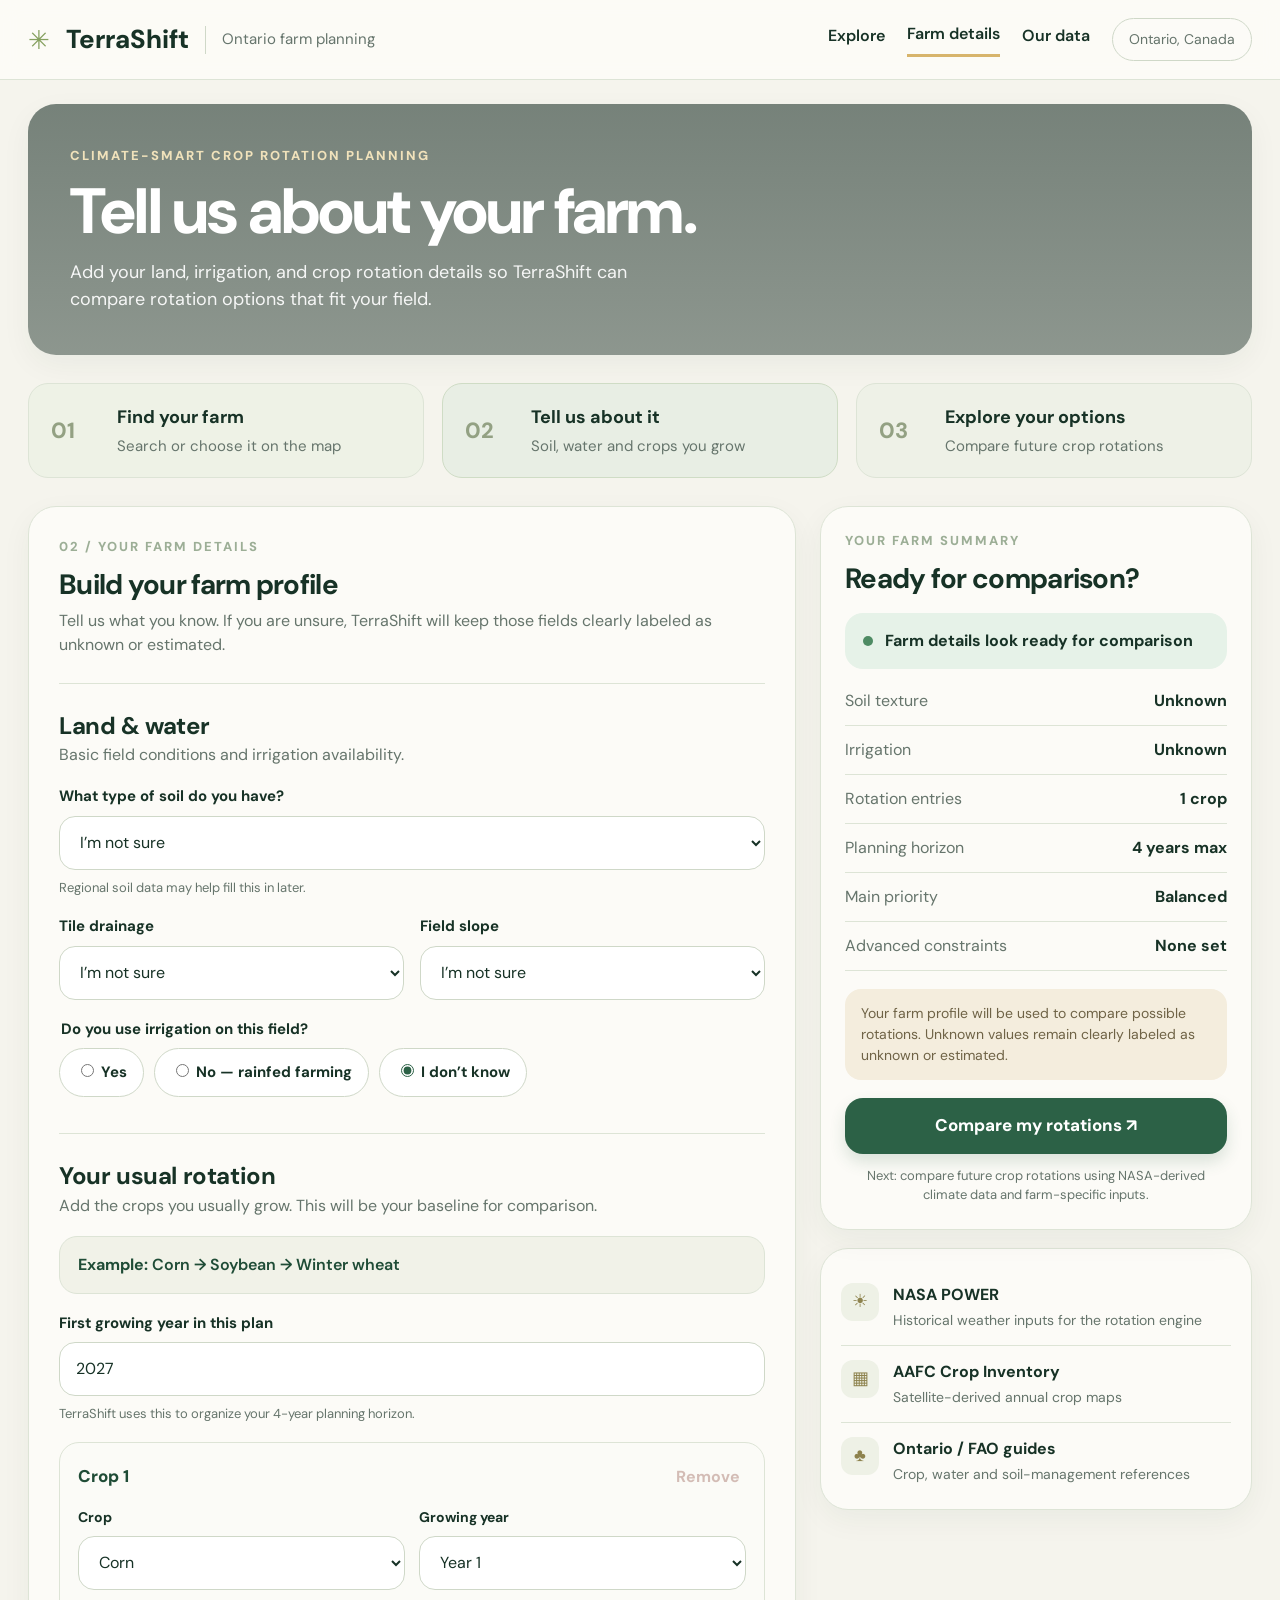
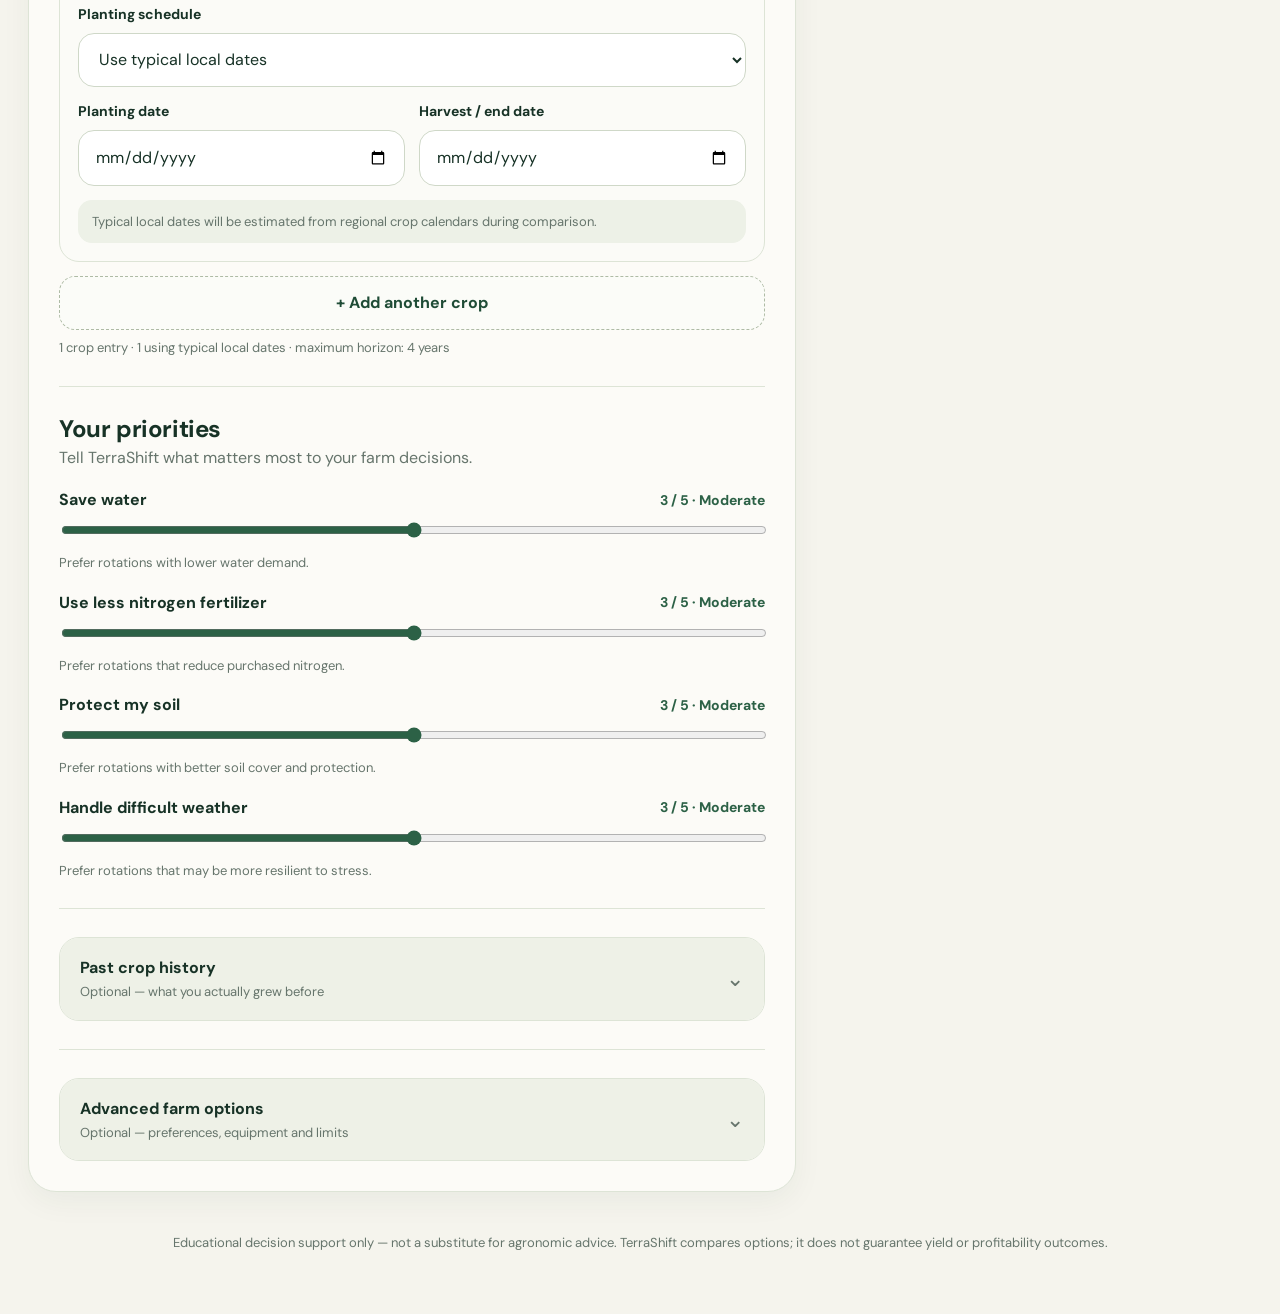
==== frontend/farmer-form/farmer-form.html @ 5a489020 "Add farmer input form UI and validation" ====
<!DOCTYPE html>
<html lang="en">
<head>
  <meta charset="UTF-8" />
  <meta name="viewport" content="width=device-width, initial-scale=1.0" />
  <title>TerraShift | Farm details</title>
  <link rel="stylesheet" href="farmer-form.css" />
  <script src="farmer-form.js" defer></script>
</head>
<body>
  <header class="site-header">
    <div class="site-header__inner">
      <div class="brand-wrap">
        <div class="brand-mark">✳</div>
        <div class="brand-text">TerraShift</div>
        <div class="brand-divider"></div>
        <div class="brand-subtitle">Ontario farm planning</div>
      </div>

      <nav class="site-nav">
        <a href="#" class="site-nav__link">Explore</a>
        <a href="#" class="site-nav__link site-nav__link--active">Farm details</a>
        <a href="#" class="site-nav__link">Our data</a>
        <span class="site-pill">Ontario, Canada</span>
      </nav>
    </div>
  </header>

  <main class="page-shell">
    <section class="hero-card">
      <div class="hero-card__content">
        <p class="eyebrow">CLIMATE-SMART CROP ROTATION PLANNING</p>
        <h1>Tell us about your farm.</h1>
        <p class="hero-copy">
          Add your land, irrigation, and crop rotation details so TerraShift
          can compare rotation options that fit your field.
        </p>
      </div>
    </section>

    <section class="steps-row">
      <div class="step-card step-card--done">
        <div class="step-number">01</div>
        <div>
          <h3>Find your farm</h3>
          <p>Search or choose it on the map</p>
        </div>
      </div>

      <div class="step-card step-card--active">
        <div class="step-number">02</div>
        <div>
          <h3>Tell us about it</h3>
          <p>Soil, water and crops you grow</p>
        </div>
      </div>

      <div class="step-card">
        <div class="step-number">03</div>
        <div>
          <h3>Explore your options</h3>
          <p>Compare future crop rotations</p>
        </div>
      </div>
    </section>

    <section class="workspace-grid">
      <div class="workspace-main">
        <form id="farmerForm" class="panel-card form-card" novalidate>
          <div class="panel-card__header">
            <p class="eyebrow">02 / YOUR FARM DETAILS</p>
            <h2>Build your farm profile</h2>
            <p class="section-copy">
              Tell us what you know. If you are unsure, TerraShift will keep
              those fields clearly labeled as unknown or estimated.
            </p>
          </div>

          <!-- LAND & WATER -->
          <section class="form-section">
            <div class="section-heading">
              <h3>Land & water</h3>
              <p>Basic field conditions and irrigation availability.</p>
            </div>

            <div class="form-group">
              <label for="soil">What type of soil do you have?</label>
              <select id="soil">
                <option value="unknown">I’m not sure</option>
                <option value="sandy">Sandy</option>
                <option value="sandy_loam">Sandy loam</option>
                <option value="loam">Loam</option>
                <option value="silt_loam">Silt loam</option>
                <option value="clay_loam">Clay loam</option>
                <option value="clay">Clay</option>
              </select>
              <small>Regional soil data may help fill this in later.</small>
            </div>

            <div class="form-row">
              <div class="form-group">
                <label for="drainage">Tile drainage</label>
                <select id="drainage">
                  <option value="unknown">I’m not sure</option>
                  <option value="yes">Yes</option>
                  <option value="no">No</option>
                </select>
              </div>

              <div class="form-group">
                <label for="slope">Field slope</label>
                <select id="slope">
                  <option value="unknown">I’m not sure</option>
                  <option value="flat">Mostly flat</option>
                  <option value="gentle">Gently sloping</option>
                  <option value="steep">Steeper field</option>
                </select>
              </div>
            </div>

            <fieldset class="form-group">
              <legend>Do you use irrigation on this field?</legend>

              <div class="choice-group">
                <label class="choice-chip">
                  <input type="radio" name="irrigation" value="yes" />
                  <span>Yes</span>
                </label>

                <label class="choice-chip">
                  <input type="radio" name="irrigation" value="no" />
                  <span>No — rainfed farming</span>
                </label>

                <label class="choice-chip">
                  <input type="radio" name="irrigation" value="unknown" checked />
                  <span>I don’t know</span>
                </label>
              </div>
            </fieldset>

            <div id="irrigationDetails" class="sub-card" hidden>
              <fieldset class="form-group">
                <legend>Is your irrigation water supply limited?</legend>

                <div class="choice-group">
                  <label class="choice-chip">
                    <input type="radio" name="waterLimit" value="known" />
                    <span>Yes, I know my limit</span>
                  </label>

                  <label class="choice-chip">
                    <input type="radio" name="waterLimit" value="unknown" checked />
                    <span>I don’t know my water limit</span>
                  </label>

                  <label class="choice-chip">
                    <input type="radio" name="waterLimit" value="unspecified" />
                    <span>No specified limit</span>
                  </label>
                </div>
              </fieldset>

              <div id="capacityGroup" class="form-group" hidden>
                <label for="capacity">Available irrigation water</label>

                <div class="form-row form-row--narrow">
                  <input
                    id="capacity"
                    type="number"
                    min="0"
                    step="any"
                    placeholder="e.g. 150"
                  />

                  <select id="capacityUnit">
                    <option value="mm_per_season">mm / season</option>
                    <option value="m3_per_ha_per_season">m³ / ha / season</option>
                  </select>
                </div>

                <small>
                  1 mm = 10 m³ per hectare. “No specified limit” does not
                  imply unlimited water.
                </small>
              </div>
            </div>
          </section>

          <!-- ROTATION -->
          <section class="form-section">
            <div class="section-heading">
              <h3>Your usual rotation</h3>
              <p>
                Add the crops you usually grow. This will be your baseline for
                comparison.
              </p>
            </div>

            <div class="info-banner">
              <strong>Example:</strong> Corn → Soybean → Winter wheat
            </div>

            <div class="form-group">
              <label for="rotationStartYear">First growing year in this plan</label>
              <input
                id="rotationStartYear"
                type="number"
                min="2000"
                max="2100"
                step="1"
                value="2027"
              />
              <small>
                TerraShift uses this to organize your 4-year planning horizon.
              </small>
            </div>

            <div id="rotationRows"></div>

            <button type="button" id="addCrop" class="ghost-button">
              + Add another crop
            </button>

            <p id="rotationInfo" class="helper-line"></p>
          </section>

          <!-- PRIORITIES -->
          <section class="form-section">
            <div class="section-heading">
              <h3>Your priorities</h3>
              <p>Tell TerraShift what matters most to your farm decisions.</p>
            </div>

            <div class="priority-block">
              <div class="priority-head">
                <label for="waterPriority">Save water</label>
                <output id="waterValue">3 / 5 · Moderate</output>
              </div>
              <input id="waterPriority" type="range" min="1" max="5" value="3" />
              <small>Prefer rotations with lower water demand.</small>
            </div>

            <div class="priority-block">
              <div class="priority-head">
                <label for="nitrogenPriority">Use less nitrogen fertilizer</label>
                <output id="nitrogenValue">3 / 5 · Moderate</output>
              </div>
              <input id="nitrogenPriority" type="range" min="1" max="5" value="3" />
              <small>Prefer rotations that reduce purchased nitrogen.</small>
            </div>

            <div class="priority-block">
              <div class="priority-head">
                <label for="soilPriority">Protect my soil</label>
                <output id="soilValue">3 / 5 · Moderate</output>
              </div>
              <input id="soilPriority" type="range" min="1" max="5" value="3" />
              <small>Prefer rotations with better soil cover and protection.</small>
            </div>

            <div class="priority-block">
              <div class="priority-head">
                <label for="weatherPriority">Handle difficult weather</label>
                <output id="weatherValue">3 / 5 · Moderate</output>
              </div>
              <input id="weatherPriority" type="range" min="1" max="5" value="3" />
              <small>Prefer rotations that may be more resilient to stress.</small>
            </div>
          </section>

          <!-- OPTIONAL HISTORY -->
          <section class="form-section">
            <details id="historyDetails" class="collapse-card">
              <summary>
                <div>
                  <strong>Past crop history</strong>
                  <small>Optional — what you actually grew before</small>
                </div>
                <span class="collapse-arrow">⌄</span>
              </summary>

              <div class="collapse-body">
                <p class="section-copy">
                  Add any past crop years you remember. If not, you can skip
                  this section.
                </p>

                <div id="historyRows"></div>

                <button type="button" id="addHistory" class="ghost-button">
                  + Add a past crop
                </button>
              </div>
            </details>
          </section>

          <!-- ADVANCED -->
          <section class="form-section">
            <details id="advancedOptions" class="collapse-card">
              <summary>
                <div>
                  <strong>Advanced farm options</strong>
                  <small>Optional — preferences, equipment and limits</small>
                </div>
                <span class="collapse-arrow">⌄</span>
              </summary>

              <div class="collapse-body">
                <div class="form-group">
                  <label>Crops you need to grow (optional)</label>
                  <small>Leave blank if you have no required crops.</small>
                  <div id="mustGrowOptions" class="check-grid"></div>
                </div>

                <div class="form-group">
                  <label>Crops to avoid (optional)</label>
                  <small>Leave blank if all listed crops are acceptable.</small>
                  <div id="avoidOptions" class="check-grid"></div>
                </div>

                <div class="form-group">
                  <label for="equipmentStatus">Available equipment</label>
                  <select id="equipmentStatus">
                    <option value="unspecified">Not specified</option>
                    <option value="specified">I’ll select my available equipment</option>
                  </select>

                  <div id="equipmentGroup" class="check-grid" hidden>
                    <label><input type="checkbox" name="equipment" value="row_planter" /> Row planter</label>
                    <label><input type="checkbox" name="equipment" value="grain_drill" /> Grain drill</label>
                    <label><input type="checkbox" name="equipment" value="combine" /> Combine</label>
                    <label><input type="checkbox" name="equipment" value="sprayer" /> Sprayer</label>
                  </div>
                </div>

                <div class="form-group">
                  <label class="inline-check">
                    <input type="checkbox" id="enableNitrogen" />
                    <span>Set a nitrogen fertilizer limit</span>
                  </label>

                  <div id="nitrogenGroup" hidden>
                    <div class="form-group">
                      <label for="nitrogenLimit">Maximum purchased nitrogen</label>
                      <div class="input-with-unit">
                        <input
                          id="nitrogenLimit"
                          type="number"
                          min="0"
                          step="any"
                          placeholder="e.g. 120"
                        />
                        <span>kg N / ha / year</span>
                      </div>
                    </div>
                  </div>
                </div>

                <div class="form-group">
                  <label class="inline-check">
                    <input type="checkbox" id="enableBudget" />
                    <span>Set a maximum operating budget</span>
                  </label>

                  <div id="budgetGroup" hidden>
                    <div class="form-group">
                      <label for="budget">Maximum annual operating budget</label>
                      <div class="input-with-unit">
                        <input
                          id="budget"
                          type="number"
                          min="0"
                          step="any"
                          placeholder="e.g. 2500"
                        />
                        <span>CAD / ha / year</span>
                      </div>
                    </div>
                  </div>
                </div>
              </div>
            </details>
          </section>

          <div id="formMessage" role="alert" aria-live="polite" tabindex="-1"></div>
        </form>
      </div>

      <aside class="workspace-side">
        <div class="panel-card summary-card">
          <div class="summary-card__header">
            <p class="eyebrow">YOUR FARM SUMMARY</p>
            <h2>Ready for comparison?</h2>
          </div>

          <div class="status-box" id="statusBox">
            <span class="status-dot"></span>
            <span id="statusText">Still missing a few details</span>
          </div>

          <div class="summary-list">
            <div class="summary-item">
              <span class="summary-label">Soil texture</span>
              <span class="summary-value" id="summarySoil">Unknown</span>
            </div>

            <div class="summary-item">
              <span class="summary-label">Irrigation</span>
              <span class="summary-value" id="summaryIrrigation">Unknown</span>
            </div>

            <div class="summary-item">
              <span class="summary-label">Rotation entries</span>
              <span class="summary-value" id="summaryRotationCount">1 crop</span>
            </div>

            <div class="summary-item">
              <span class="summary-label">Planning horizon</span>
              <span class="summary-value" id="summaryHorizon">4 years max</span>
            </div>

            <div class="summary-item">
              <span class="summary-label">Main priority</span>
              <span class="summary-value" id="summaryPriority">Balanced</span>
            </div>

            <div class="summary-item">
              <span class="summary-label">Advanced constraints</span>
              <span class="summary-value" id="summaryConstraints">None set</span>
            </div>
          </div>

          <div class="summary-note">
            Your farm profile will be used to compare possible rotations.
            Unknown values remain clearly labeled as unknown or estimated.
          </div>

          <button type="submit" form="farmerForm" class="primary-button">
            Compare my rotations ↗
          </button>

          <p class="sidebar-small-note">
            Next: compare future crop rotations using NASA-derived climate data
            and farm-specific inputs.
          </p>
        </div>

        <div class="panel-card data-card">
          <div class="data-card__row">
            <div class="data-icon">☀</div>
            <div>
              <strong>NASA POWER</strong>
              <p>Historical weather inputs for the rotation engine</p>
            </div>
          </div>

          <div class="data-card__row">
            <div class="data-icon">▦</div>
            <div>
              <strong>AAFC Crop Inventory</strong>
              <p>Satellite-derived annual crop maps</p>
            </div>
          </div>

          <div class="data-card__row">
            <div class="data-icon">♣</div>
            <div>
              <strong>Ontario / FAO guides</strong>
              <p>Crop, water and soil-management references</p>
            </div>
          </div>
        </div>
      </aside>
    </section>

    <footer class="page-footer">
      <p>
        Educational decision support only — not a substitute for agronomic
        advice. TerraShift compares options; it does not guarantee yield or
        profitability outcomes.
      </p>
    </footer>
  </main>
</body>
</html>
---- frontend/farmer-form/farmer-form.css ----
@import url("https://fonts.googleapis.com/css2?family=DM+Sans:wght@400;500;600;700;800&display=swap");

:root {
  --bg: #f5f4ed;
  --surface: #fcfbf7;
  --surface-soft: #f1f2e8;
  --surface-soft-2: #eef1e4;
  --border: #dde4d6;
  --border-strong: #cfd8c8;
  --text: #173226;
  --muted: #66756c;
  --green: #2c6146;
  --green-deep: #1f4c36;
  --green-soft: #dbe5d6;
  --gold: #d7b46b;
  --gold-soft: #f1e2bb;
  --danger: #a1463c;
  --danger-bg: #fff3f1;
  --success: #2d6245;
  --success-bg: #e6f1e8;
  --shadow: 0 10px 30px rgba(25, 50, 38, 0.05);
  --radius-xl: 28px;
  --radius-lg: 22px;
  --radius-md: 16px;
  --radius-sm: 12px;
}

* {
  box-sizing: border-box;
}

html {
  scroll-behavior: smooth;
}

body {
  margin: 0;
  background: var(--bg);
  color: var(--text);
  font-family: "DM Sans", Arial, sans-serif;
  line-height: 1.5;
}

a {
  color: inherit;
  text-decoration: none;
}

.site-header {
  background: rgba(252, 251, 247, 0.95);
  border-bottom: 1px solid var(--border);
  position: sticky;
  top: 0;
  z-index: 30;
  backdrop-filter: blur(10px);
}

.site-header__inner {
  max-width: 1400px;
  margin: 0 auto;
  padding: 18px 28px;
  display: flex;
  justify-content: space-between;
  align-items: center;
  gap: 24px;
}

.brand-wrap {
  display: flex;
  align-items: center;
  gap: 16px;
  flex-wrap: wrap;
}

.brand-mark {
  font-size: 26px;
  color: #86a15f;
  line-height: 1;
}

.brand-text {
  font-size: 26px;
  font-weight: 800;
  color: var(--text);
}

.brand-divider {
  width: 1px;
  height: 28px;
  background: var(--border-strong);
}

.brand-subtitle {
  color: var(--muted);
  font-size: 15px;
}

.site-nav {
  display: flex;
  align-items: center;
  gap: 22px;
  flex-wrap: wrap;
}

.site-nav__link {
  color: var(--text);
  font-weight: 600;
  padding-bottom: 8px;
}

.site-nav__link--active {
  border-bottom: 3px solid var(--gold);
}

.site-pill {
  border: 1px solid var(--border-strong);
  border-radius: 999px;
  padding: 10px 16px;
  font-size: 14px;
  color: var(--muted);
  background: var(--surface);
}

.page-shell {
  max-width: 1400px;
  margin: 0 auto;
  padding: 24px 28px 48px;
}

.hero-card {
  min-height: 240px;
  border-radius: var(--radius-xl);
  overflow: hidden;
  padding: 42px;
  background:
    linear-gradient(rgba(14, 36, 27, 0.55), rgba(14, 36, 27, 0.45)),
    url("https://images.unsplash.com/photo-1500382017468-9049fed747ef?auto=format&fit=crop&w=1600&q=80")
    center/cover no-repeat;
  color: white;
  box-shadow: var(--shadow);
  margin-bottom: 28px;
}

.hero-card__content {
  max-width: 720px;
}

.eyebrow {
  margin: 0 0 12px;
  font-size: 13px;
  letter-spacing: 2px;
  font-weight: 800;
  text-transform: uppercase;
  color: #9cae96;
}

.hero-card .eyebrow {
  color: var(--gold-soft);
}

.hero-card h1 {
  font-size: clamp(40px, 5vw, 66px);
  line-height: 1.05;
  margin: 0 0 14px;
  font-weight: 800;
  letter-spacing: -1.8px;
}

.hero-copy {
  max-width: 620px;
  font-size: 18px;
  line-height: 1.5;
  margin: 0;
  color: rgba(255, 255, 255, 0.92);
}

.steps-row {
  display: grid;
  grid-template-columns: repeat(3, 1fr);
  gap: 18px;
  margin-bottom: 28px;
}

.step-card {
  display: flex;
  align-items: center;
  gap: 18px;
  background: #eef1e7;
  border: 1px solid var(--border);
  border-radius: 20px;
  padding: 20px 22px;
}

.step-card h3 {
  margin: 0 0 4px;
  font-size: 18px;
}

.step-card p {
  margin: 0;
  color: var(--muted);
  font-size: 15px;
}

.step-card--active {
  background: #e8eee4;
  border-color: #cfdcc5;
}

.step-card--done {
  background: #eef2e6;
}

.step-number {
  font-size: 22px;
  font-weight: 800;
  color: #93a183;
  min-width: 48px;
}

.workspace-grid {
  display: grid;
  grid-template-columns: minmax(0, 1.6fr) minmax(300px, 0.9fr);
  gap: 24px;
}

.panel-card {
  background: var(--surface);
  border: 1px solid var(--border);
  border-radius: var(--radius-xl);
  box-shadow: var(--shadow);
}

.form-card {
  padding: 30px;
}

.panel-card__header h2,
.summary-card__header h2 {
  margin: 0 0 8px;
  font-size: 28px;
  line-height: 1.15;
  letter-spacing: -0.7px;
}

.section-copy {
  margin: 0;
  color: var(--muted);
  font-size: 16px;
}

.form-section {
  border-top: 1px solid var(--border);
  padding-top: 28px;
  margin-top: 28px;
}

.form-section:first-of-type {
  margin-top: 26px;
}

.section-heading {
  margin-bottom: 18px;
}

.section-heading h3 {
  margin: 0 0 4px;
  font-size: 24px;
  line-height: 1.15;
  letter-spacing: -0.4px;
}

.section-heading p {
  margin: 0;
  color: var(--muted);
}

.form-group {
  margin-bottom: 18px;
}

.form-group label,
.form-group legend {
  display: block;
  margin-bottom: 8px;
  font-weight: 700;
  font-size: 15px;
}

fieldset.form-group {
  border: none;
  padding: 0;
  margin: 0 0 18px;
}

small,
.helper-line {
  display: block;
  color: var(--muted);
  font-size: 13px;
  margin-top: 8px;
}

.form-row {
  display: grid;
  grid-template-columns: repeat(2, 1fr);
  gap: 16px;
}

.form-row--narrow {
  grid-template-columns: 1.3fr 1fr;
}

select,
input[type="number"],
input[type="date"] {
  width: 100%;
  border: 1px solid var(--border-strong);
  border-radius: 16px;
  background: white;
  color: var(--text);
  padding: 14px 16px;
  font: inherit;
  min-height: 54px;
}

input[type="range"] {
  width: 100%;
  accent-color: var(--green);
}

input[type="checkbox"],
input[type="radio"] {
  accent-color: var(--green);
}

select:focus-visible,
input:focus-visible,
button:focus-visible,
summary:focus-visible {
  outline: 3px solid rgba(44, 97, 70, 0.16);
  outline-offset: 1px;
}

.choice-group {
  display: flex;
  flex-wrap: wrap;
  gap: 10px;
}

.choice-chip {
  display: inline-flex;
  align-items: center;
  gap: 10px;
  background: white;
  border: 1px solid var(--border-strong);
  border-radius: 999px;
  padding: 12px 16px;
  cursor: pointer;
  font-weight: 500;
}

.sub-card,
.info-banner {
  background: var(--surface-soft);
  border: 1px solid var(--border);
  border-radius: 18px;
  padding: 16px 18px;
}

.info-banner {
  margin-bottom: 18px;
  color: var(--green-deep);
  font-weight: 600;
}

.ghost-button {
  width: 100%;
  border: 1px dashed #aebba5;
  background: #fbfcf8;
  color: var(--green-deep);
  border-radius: 16px;
  min-height: 52px;
  padding: 14px 16px;
  font: inherit;
  font-weight: 700;
  cursor: pointer;
}

.ghost-button:hover {
  background: #f3f6ef;
}

.priority-block {
  margin-bottom: 18px;
}

.priority-head {
  display: flex;
  justify-content: space-between;
  align-items: center;
  gap: 12px;
  margin-bottom: 8px;
}

.priority-head label {
  font-weight: 700;
}

.priority-head output {
  color: var(--green);
  font-size: 14px;
  font-weight: 700;
}

.collapse-card {
  border: 1px solid var(--border);
  border-radius: 20px;
  overflow: hidden;
  background: #fafbf6;
}

.collapse-card summary {
  list-style: none;
  padding: 18px 20px;
  background: #eef1e7;
  cursor: pointer;
  display: flex;
  justify-content: space-between;
  gap: 14px;
  align-items: center;
}

.collapse-card summary::-webkit-details-marker {
  display: none;
}

.collapse-card summary strong {
  display: block;
  margin-bottom: 2px;
  font-size: 16px;
}

.collapse-card summary small {
  margin: 0;
}

.collapse-body {
  padding: 18px 20px 20px;
}

.collapse-arrow {
  font-size: 22px;
  color: var(--muted);
  transition: transform 0.2s ease;
}

.collapse-card[open] .collapse-arrow {
  transform: rotate(180deg);
}

.check-grid {
  display: grid;
  grid-template-columns: repeat(2, minmax(0, 1fr));
  gap: 10px 14px;
  margin-top: 10px;
}

.check-grid label,
.inline-check {
  display: flex;
  align-items: center;
  gap: 10px;
  color: var(--text);
}

.input-with-unit {
  display: flex;
  gap: 12px;
  align-items: center;
}

.input-with-unit input {
  flex: 1;
}

.input-with-unit span {
  color: var(--muted);
  font-size: 13px;
  white-space: nowrap;
}

.workspace-side {
  display: flex;
  flex-direction: column;
  gap: 18px;
}

.summary-card {
  padding: 24px;
  position: sticky;
  top: 110px;
}

.status-box {
  display: flex;
  align-items: center;
  gap: 12px;
  background: #eef3e7;
  border-radius: 18px;
  padding: 16px 18px;
  margin: 18px 0 20px;
  font-weight: 700;
}

.status-box--ready {
  background: #e6f2e8;
}

.status-dot {
  width: 10px;
  height: 10px;
  border-radius: 50%;
  background: var(--gold);
  display: inline-block;
  flex-shrink: 0;
}

.status-box--ready .status-dot {
  background: #4e8b63;
}

.summary-list {
  display: grid;
  gap: 12px;
  margin-bottom: 18px;
}

.summary-item {
  display: flex;
  justify-content: space-between;
  gap: 16px;
  padding-bottom: 12px;
  border-bottom: 1px solid var(--border);
}

.summary-label {
  color: var(--muted);
}

.summary-value {
  font-weight: 700;
  text-align: right;
}

.summary-note {
  background: #f4eddd;
  color: #6f6346;
  border-radius: 16px;
  padding: 14px 16px;
  font-size: 14px;
  margin-bottom: 18px;
}

.primary-button {
  width: 100%;
  border: none;
  border-radius: 18px;
  min-height: 56px;
  padding: 14px 18px;
  background: var(--green);
  color: white;
  font: inherit;
  font-size: 17px;
  font-weight: 800;
  cursor: pointer;
  box-shadow: 0 8px 16px rgba(44, 97, 70, 0.16);
}

.primary-button:hover {
  background: var(--green-deep);
}

.sidebar-small-note {
  color: var(--muted);
  font-size: 13px;
  text-align: center;
  margin: 12px 0 0;
}

.data-card {
  padding: 20px;
}

.data-card__row {
  display: flex;
  gap: 14px;
  align-items: flex-start;
  padding: 14px 0;
  border-bottom: 1px solid var(--border);
}

.data-card__row:last-child {
  border-bottom: none;
  padding-bottom: 4px;
}

.data-icon {
  width: 38px;
  height: 38px;
  border-radius: 12px;
  display: grid;
  place-items: center;
  background: #eef1e6;
  color: #8d824d;
  font-size: 18px;
  flex-shrink: 0;
}

.data-card__row strong {
  display: block;
  margin-bottom: 3px;
}

.data-card__row p {
  margin: 0;
  color: var(--muted);
  font-size: 14px;
}

.page-footer {
  margin-top: 24px;
  text-align: center;
  color: var(--muted);
  font-size: 13px;
  padding: 4px 10px 0;
}

/* rotation cards */

.rotation-card,
.history-card {
  border: 1px solid var(--border);
  border-radius: 20px;
  background: #fbfbf7;
  padding: 18px;
  margin-bottom: 14px;
}

.rotation-card__header {
  display: flex;
  justify-content: space-between;
  align-items: center;
  margin-bottom: 14px;
  gap: 10px;
}

.rotation-card__title {
  font-size: 17px;
  font-weight: 800;
  color: var(--green-deep);
}

.rotation-card__grid {
  display: grid;
  gap: 14px;
}

.rotation-row {
  display: grid;
  grid-template-columns: repeat(2, 1fr);
  gap: 14px;
}

.rotation-field {
  min-width: 0;
}

.rotation-field label {
  display: block;
  margin-bottom: 8px;
  font-weight: 700;
  font-size: 14px;
}

.rotation-note {
  background: #edf1e7;
  color: var(--muted);
  border-radius: 14px;
  padding: 12px 14px;
  font-size: 13px;
}

.remove-button {
  border: none;
  background: transparent;
  color: #986055;
  font: inherit;
  font-weight: 700;
  cursor: pointer;
  padding: 4px 6px;
}

.remove-button:disabled {
  opacity: 0.4;
  cursor: not-allowed;
}

/* messages */

#formMessage:empty {
  display: none;
}

#formMessage {
  margin-top: 22px;
  border-radius: 18px;
  padding: 16px 18px;
  font-size: 14px;
}

#formMessage.error {
  border: 1px solid #e7c5be;
  background: var(--danger-bg);
  color: var(--danger);
}

#formMessage.success {
  border: 1px solid #c7dec9;
  background: var(--success-bg);
  color: var(--success);
}

#formMessage ul {
  margin: 8px 0 0;
  padding-left: 18px;
}

.field-invalid {
  border-color: #cf8f84 !important;
  background: #fffaf9 !important;
}

@media (max-width: 1100px) {
  .workspace-grid {
    grid-template-columns: 1fr;
  }

  .summary-card {
    position: static;
  }
}

@media (max-width: 860px) {
  .steps-row {
    grid-template-columns: 1fr;
  }

  .site-header__inner {
    flex-direction: column;
    align-items: flex-start;
  }

  .site-nav {
    gap: 16px;
  }

  .hero-card {
    padding: 30px 24px;
  }

  .hero-card h1 {
    font-size: 40px;
  }
}

@media (max-width: 700px) {
  .page-shell,
  .site-header__inner {
    padding-left: 16px;
    padding-right: 16px;
  }

  .form-card,
  .summary-card,
  .data-card {
    padding: 18px;
  }

  .form-row,
  .form-row--narrow,
  .rotation-row,
  .check-grid,
  .input-with-unit {
    grid-template-columns: 1fr;
    display: grid;
  }

  .input-with-unit {
    gap: 8px;
  }

  .choice-group {
    flex-direction: column;
  }

  .rotation-card__header,
  .summary-item,
  .priority-head {
    align-items: flex-start;
  }
}
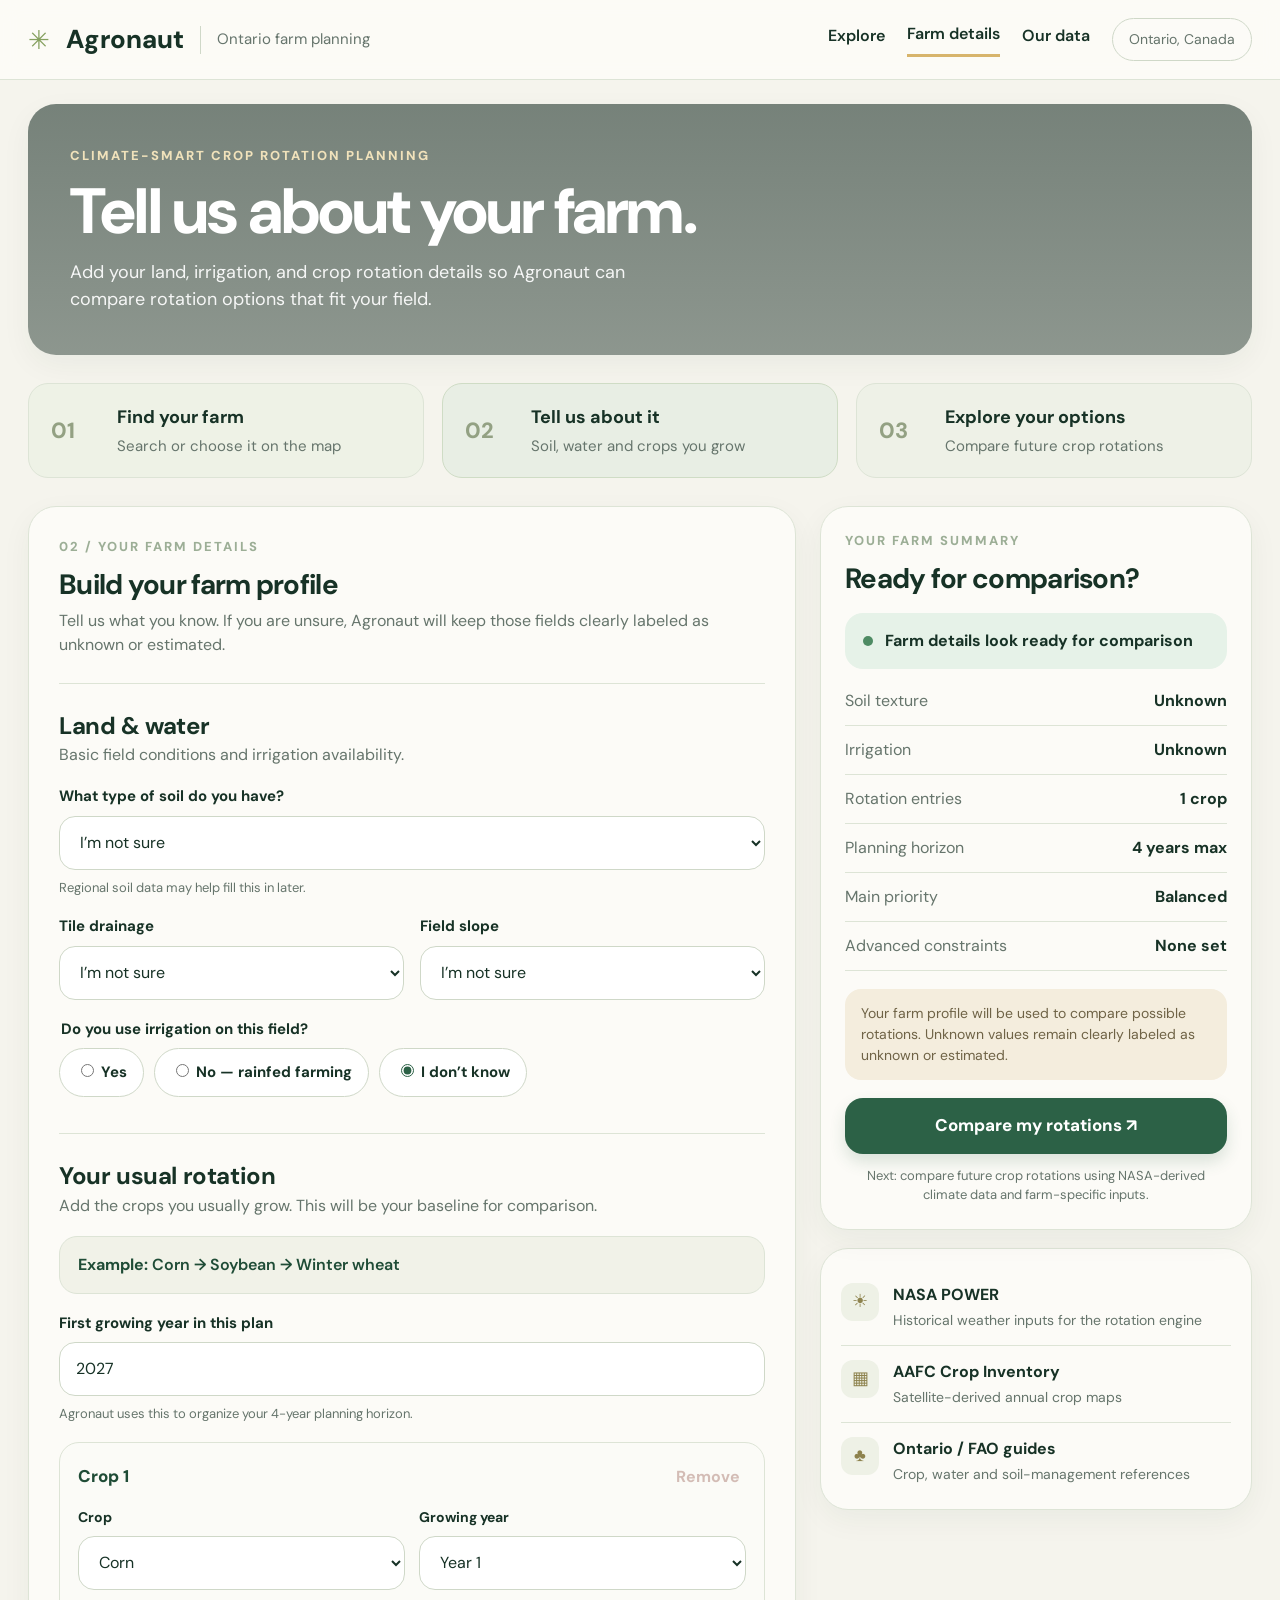
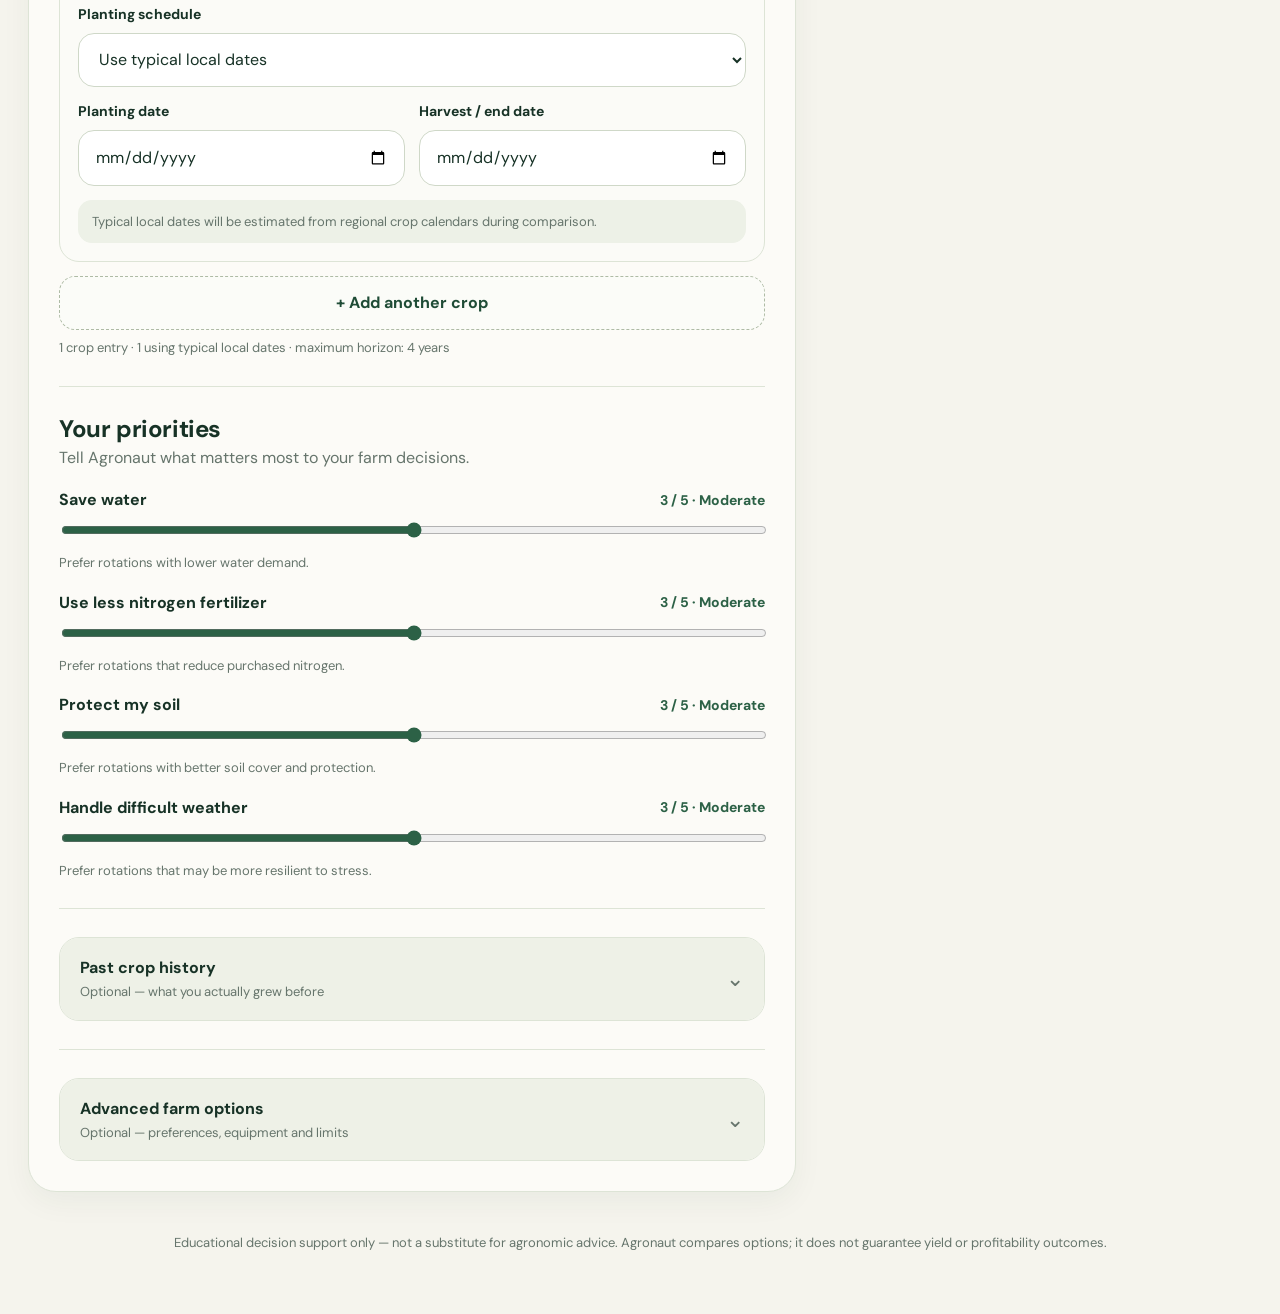
==== commit b8396ad0: "Rename project references from "Field Shift Canada" to "Agronaut" across documentation and codebase" ====
--- a/frontend/farmer-form/farmer-form.html
+++ b/frontend/farmer-form/farmer-form.html
@@ -3,7 +3,7 @@
 <head>
   <meta charset="UTF-8" />
   <meta name="viewport" content="width=device-width, initial-scale=1.0" />
-  <title>TerraShift | Farm details</title>
+  <title>Agronaut | Farm details</title>
   <link rel="stylesheet" href="farmer-form.css" />
   <script src="farmer-form.js" defer></script>
 </head>
@@ -12,7 +12,7 @@
     <div class="site-header__inner">
       <div class="brand-wrap">
         <div class="brand-mark">✳</div>
-        <div class="brand-text">TerraShift</div>
+        <div class="brand-text">Agronaut</div>
         <div class="brand-divider"></div>
         <div class="brand-subtitle">Ontario farm planning</div>
       </div>
@@ -32,7 +32,7 @@
         <p class="eyebrow">CLIMATE-SMART CROP ROTATION PLANNING</p>
         <h1>Tell us about your farm.</h1>
         <p class="hero-copy">
-          Add your land, irrigation, and crop rotation details so TerraShift
+          Add your land, irrigation, and crop rotation details so Agronaut
           can compare rotation options that fit your field.
         </p>
       </div>
@@ -71,7 +71,7 @@
             <p class="eyebrow">02 / YOUR FARM DETAILS</p>
             <h2>Build your farm profile</h2>
             <p class="section-copy">
-              Tell us what you know. If you are unsure, TerraShift will keep
+              Tell us what you know. If you are unsure, Agronaut will keep
               those fields clearly labeled as unknown or estimated.
             </p>
           </div>
@@ -212,7 +212,7 @@
                 value="2027"
               />
               <small>
-                TerraShift uses this to organize your 4-year planning horizon.
+                Agronaut uses this to organize your 4-year planning horizon.
               </small>
             </div>
 
@@ -229,7 +229,7 @@
           <section class="form-section">
             <div class="section-heading">
               <h3>Your priorities</h3>
-              <p>Tell TerraShift what matters most to your farm decisions.</p>
+              <p>Tell Agronaut what matters most to your farm decisions.</p>
             </div>
 
             <div class="priority-block">
@@ -477,7 +477,7 @@
     <footer class="page-footer">
       <p>
         Educational decision support only — not a substitute for agronomic
-        advice. TerraShift compares options; it does not guarantee yield or
+        advice. Agronaut compares options; it does not guarantee yield or
         profitability outcomes.
       </p>
     </footer>
